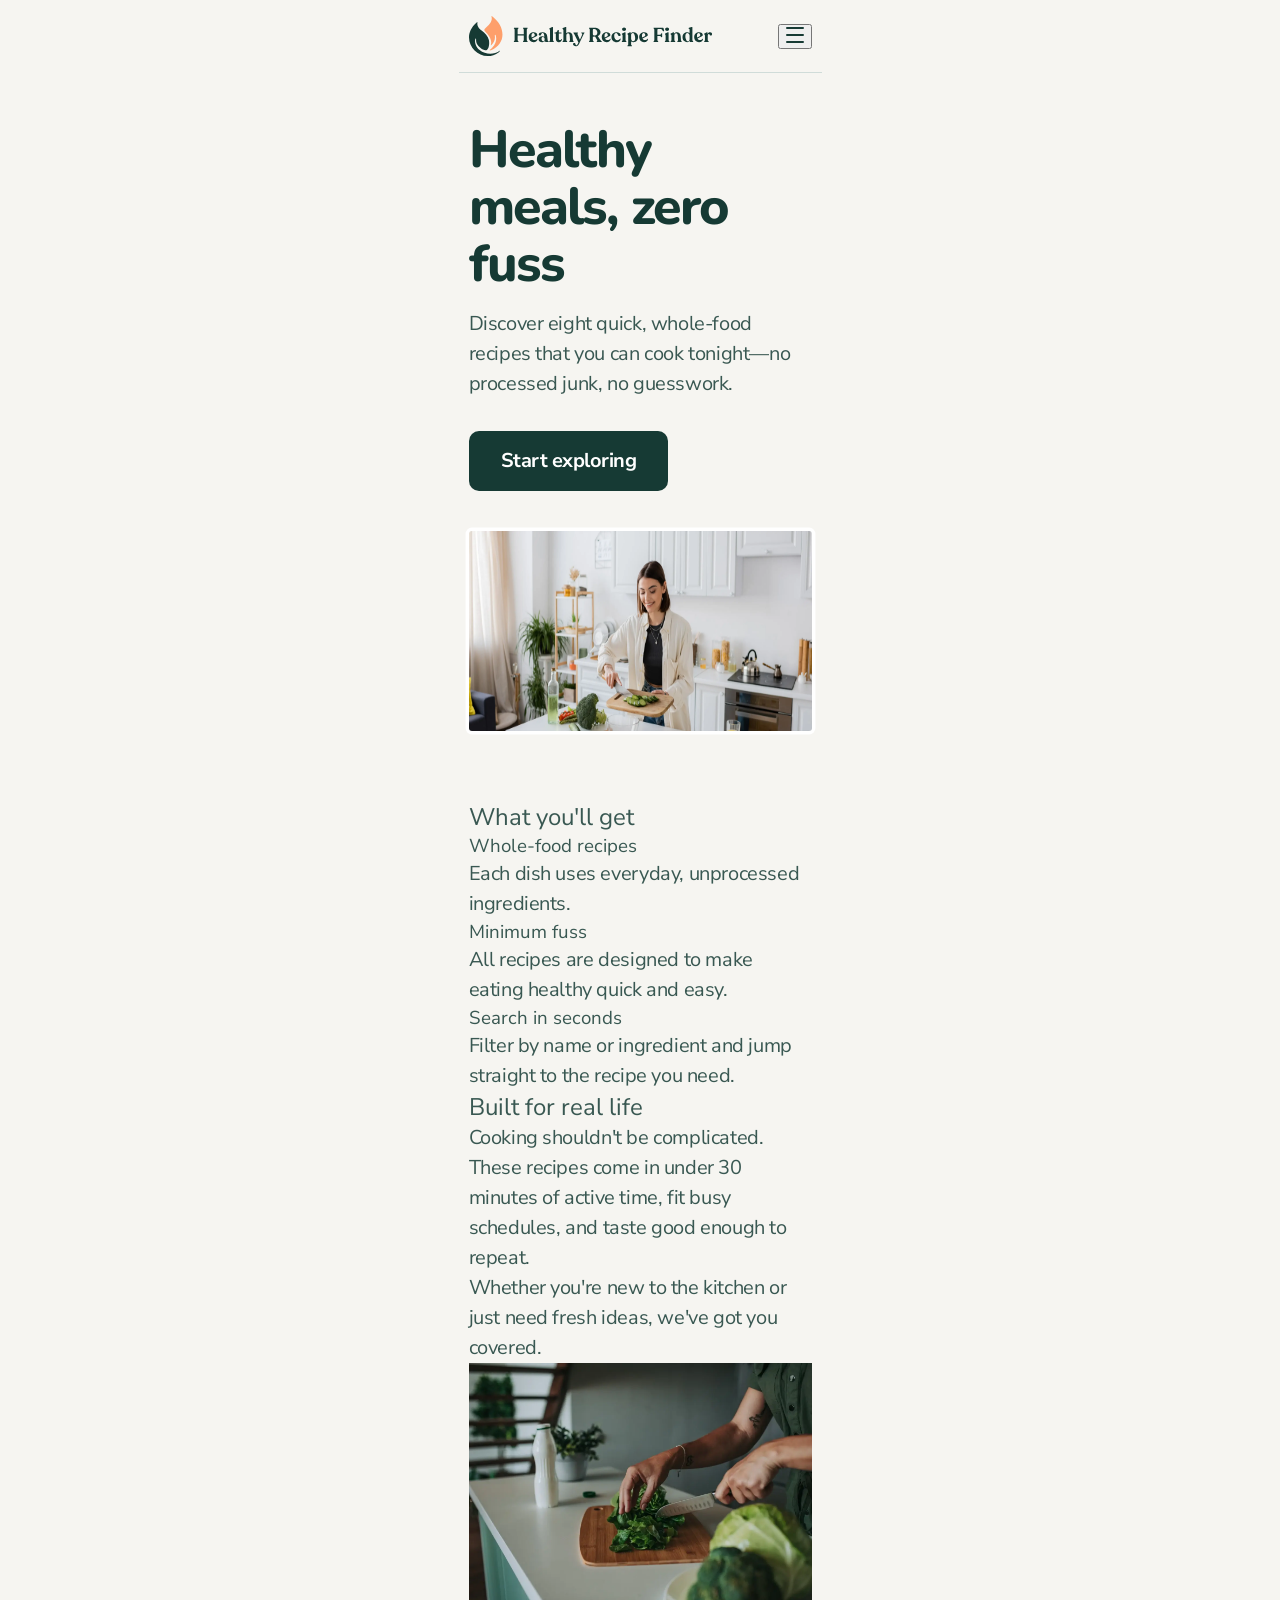
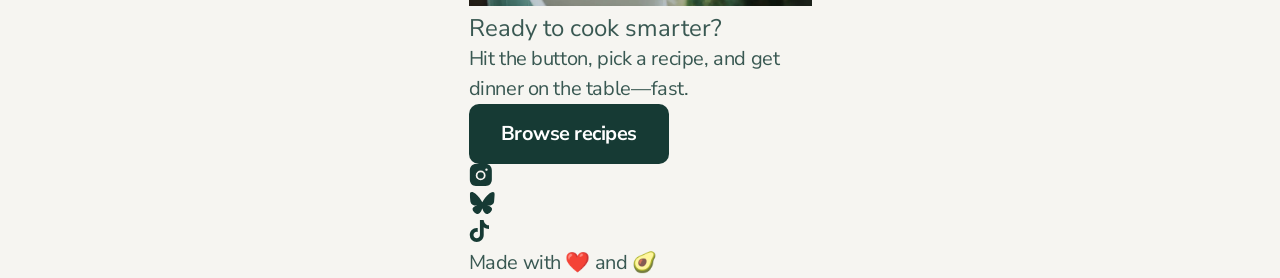
==== index.html @ c2618c7b "healthy-recipe-website" ====
<!DOCTYPE html>
<html lang="en">

<head>
  <meta charset="UTF-8">
  <meta name="viewport" content="width=device-width, initial-scale=1.0">

  <link rel="icon" type="image/png" sizes="32x32" href="./assets/images/favicon-32x32.png">

<link rel="preconnect" href="https://fonts.googleapis.com">
<link rel="preconnect" href="https://fonts.gstatic.com" crossorigin>
<link href="https://fonts.googleapis.com/css2?family=Nunito+Sans:ital,opsz,wght@0,6..12,200..1000;1,6..12,200..1000&family=Nunito:ital,wght@0,200..1000;1,200..1000&display=swap" rel="stylesheet">

<link rel="stylesheet" href="./css/styles.css">

  <title>Frontend Mentor | Recipe finder website</title>
</head>

<body class="nunito-sans">

  <!-- #region header -->
  <header class="container">
    <img src="./assets/images/logo.svg" alt="">
    <button>
      <img src="./assets/images/icon-hamburger-menu.svg" alt="">
    </button>
  </header>
  <!-- endregion -->

  <!-- #region main -->
  <main>

    <section class="container hero">
      <div>
        <h1 class="nunito">Healthy meals, zero fuss</h1>

        <p>
          Discover eight quick, whole-food recipes that you can cook
          tonight—no processed junk, no guesswork.
        </p>

        <a class="btn" href="./recipes.html#all-recipes">Start exploring</a>
      </div>
      <img src="./assets/images/image-home-hero-large.webp" alt="Кухня з дерев'яною стільницею" width="343"
        height="200">
    </section>
    <section class="container">

      <h2>What you'll get</h2>
      <ul>
        <li>
          <h3>Whole-food recipes</h3>
          <p>Each dish uses everyday, unprocessed ingredients.</p>
        </li>

        <li>
          <h3>Minimum fuss</h3>
          <p>All recipes are designed to make eating healthy quick and easy.</p>
        </li>

        <li>
          <h3>Search in seconds</h3>
          <p>Filter by name or ingredient and jump straight to the recipe you need.</p>
        </li>

      </ul>
    </section>

    <section class="container">
      <div>
        <h2>Built for real life</h2>

        <p>
          Cooking shouldn't be complicated. These recipes come in under
          <span>30 minutes</span> of active time, fit busy schedules, and taste good
          enough to repeat.
        </p>

        <p>
          Whether you're new to the kitchen or just need fresh ideas,
          we've got you covered.
        </p>
      </div>
      <img src="./assets/images/image-home-real-life-large.webp" alt="" width="343" height="243">
    </section>

    <section class="container">
      <h2>Ready to cook smarter?</h2>

      <p>Hit the button, pick a recipe, and get dinner on the table—fast.</p>

      <a class="btn" href="./recipes.html#all-recipes">Browse recipes</a>
    </section>
  </main>
  <!-- endregion -->

  <!-- #region footer -->
  <footer class="container">
    <ul>
      <li><a href=""><img src="./assets/images/icon-instagram.svg" alt=""></a></li>
      <li><a href=""><img src="./assets/images/icon-bluesky.svg" alt=""></a></li>
      <li><a href=""><img src="./assets/images/icon-tiktok.svg" alt=""></a></li>
    </ul>
    <p>Made with ❤️ and 🥑</p>
  </footer>
  <!-- endregion -->
</body>

</html>
---- css/styles.css ----
:root {
  --neutral-0: #fff;
  --neutral-100: #f6f5f1;
  --neutral-300: #D0DCD9;
  --neutral-600: #395852;
  --neutral-900: #163a34;
  --orange-500: #FE9F6B;
}

/* #region Скидання стилів */
body,
h1,
h2,
h3,
p {
  margin: 0;
  font-weight: 400;
}
ul,
ol {
  margin: 0;
  padding: 0;
  list-style: none;
}
a {
  text-decoration: none;
  color: inherit;
}
/* #endregion */

.nunito-sans {
  font-family: "Nunito Sans", sans-serif;
  font-optical-sizing: auto;
  font-weight: 500;
  font-style: normal;
  font-variation-settings:
    "wdth" 100,
    "YTLC" 500;
}
.nunito {
  font-family: "Nunito", sans-serif;
  font-optical-sizing: auto;
  font-weight: 600;
  font-style: normal;
}
.container {
  /* max-width: 343px; */
  max-width: 363px;
  /* border: 3px solid red; */
  margin-inline: auto; /* margin-left: auto;margin-right: auto; */ /* margin: 0 auto 0 auto; */
  padding-inline: 10px;
  box-sizing: border-box;
}
body {
  background-color: var(--neutral-100);
  color: var(--neutral-600);
}
p {
  font-size: 20px;
  line-height: 150%;
  letter-spacing: -0.4px;
  color: var(--neutral-600);
}
a.btn {
  display: inline-block;
  align-content: center;
  box-sizing: border-box;
  /* padding: 16px 32px; */
  padding: 16px 32px;
  max-width: 100%;
  /* width: 198px; */
  min-width: 167px;
  height: 60px;
  text-align: center;

  background: var(--neutral-900);
  border-radius: 10px;
  color: var(--neutral-0);

  font-weight: 700;
  font-size: 20px;
  line-height: 140%;
  letter-spacing: -0.5px;
}
header {
    padding-block-start: 16px;
    padding-block-end: 16px;
    display: flex;
    justify-content: space-between;
    align-items: center;
}
main {
  .hero {
    padding-block-start: 48px;
    margin-block-end: 64px;
    border-block-start: 1px solid var(--neutral-300);
    div {
        margin-block-end: 40px;
    }
    h1 {
      font-weight: 800;
      font-size: 52px;
      line-height: 110%;
      letter-spacing: -2px;
      color: var(--neutral-900);
      margin-block-end: 16px; /* margin-bottom :16px; */
    }
    p {
      margin-block-end: 32px;
    }

    & > img {
      width: 343px;
      height: 200px;
      background: #ffffff;
      box-shadow: 0px 0px 0px 3.45px #ffffff;
      border-radius: 3px;
    }
  }
}
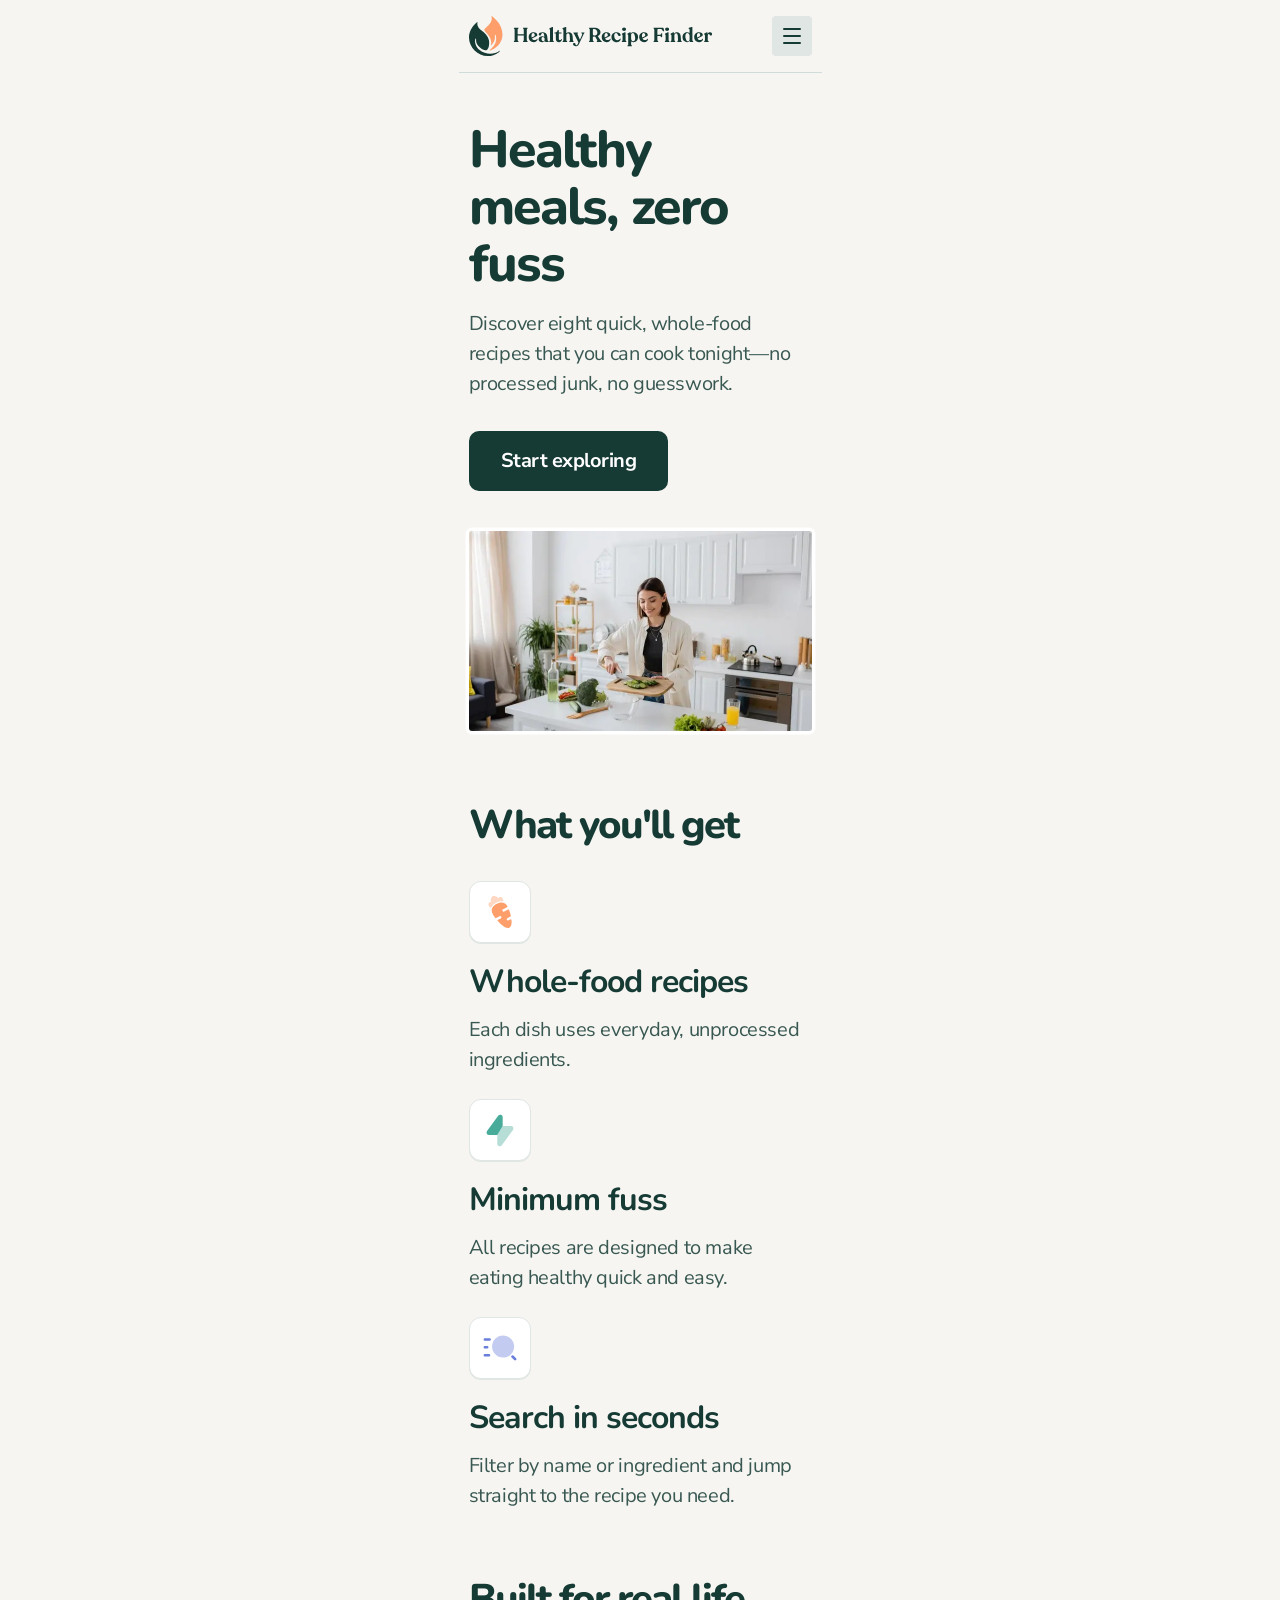
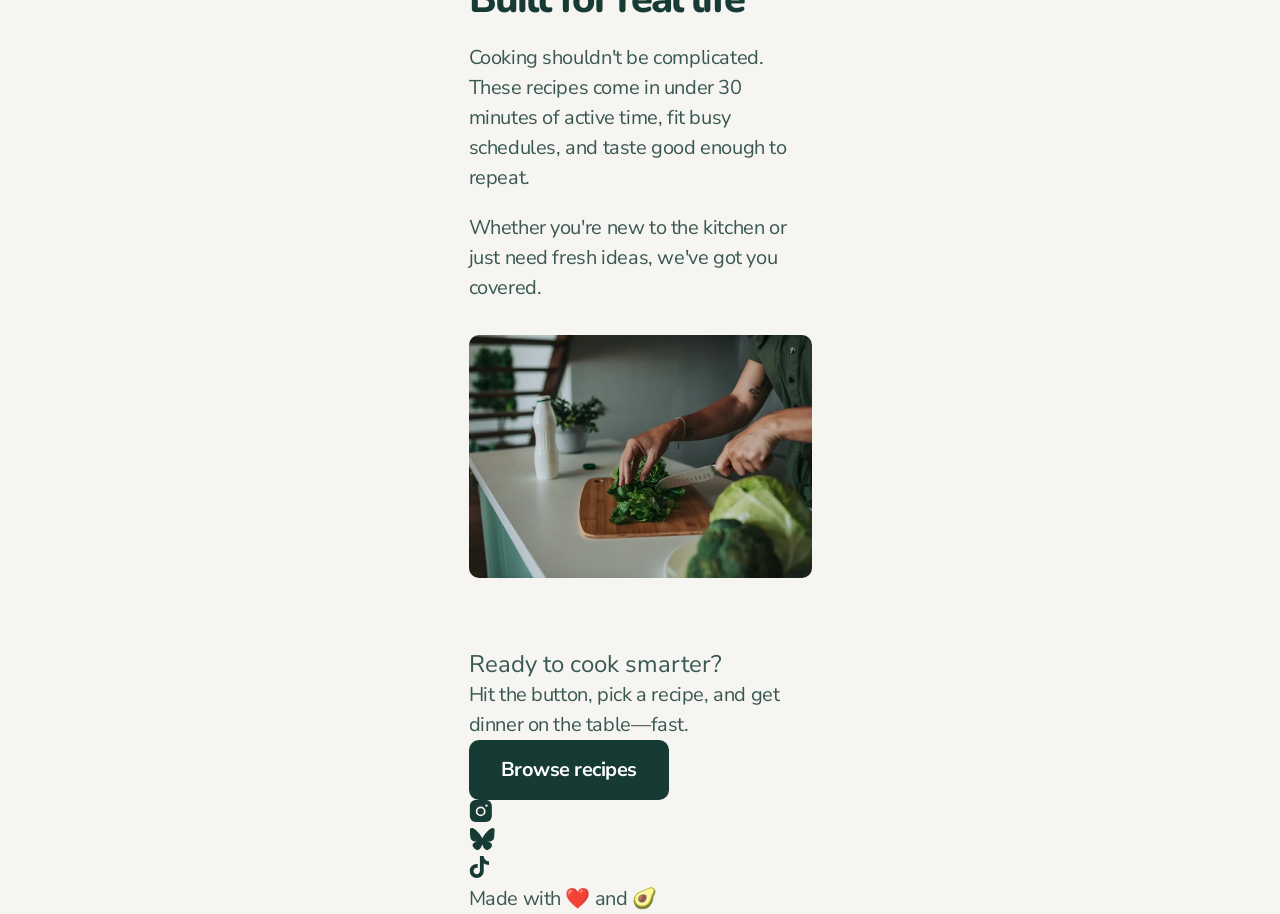
==== commit c795df3d: "after second stream" ====
--- a/index.html
+++ b/index.html
@@ -41,34 +41,33 @@
 
         <a class="btn" href="./recipes.html#all-recipes">Start exploring</a>
       </div>
-      <img src="./assets/images/image-home-hero-large.webp" alt="Кухня з дерев'яною стільницею" width="343"
-        height="200">
+      <img src="./assets/images/image-home-hero-small.webp" alt="Кухня з дерев'яною стільницею" width="343">
     </section>
-    <section class="container">
+    <section class="container features">
 
-      <h2>What you'll get</h2>
+      <h2 class="nunito">What you'll get</h2>
       <ul>
         <li>
-          <h3>Whole-food recipes</h3>
+          <h3 class="nunito">Whole-food recipes</h3>
           <p>Each dish uses everyday, unprocessed ingredients.</p>
         </li>
 
         <li>
-          <h3>Minimum fuss</h3>
+          <h3 class="nunito">Minimum fuss</h3>
           <p>All recipes are designed to make eating healthy quick and easy.</p>
         </li>
 
         <li>
-          <h3>Search in seconds</h3>
+          <h3 class="nunito">Search in seconds</h3>
           <p>Filter by name or ingredient and jump straight to the recipe you need.</p>
         </li>
 
       </ul>
     </section>
 
-    <section class="container">
+    <section class="container built">
       <div>
-        <h2>Built for real life</h2>
+        <h2 class="nunito">Built for real life</h2>
 
         <p>
           Cooking shouldn't be complicated. These recipes come in under
--- a/css/styles.css
+++ b/css/styles.css
@@ -1,10 +1,11 @@
 :root {
   --neutral-0: #fff;
   --neutral-100: #f6f5f1;
-  --neutral-300: #D0DCD9;
+  --neutral-200: #e0e6e3;
+  --neutral-300: #d0dcd9;
   --neutral-600: #395852;
   --neutral-900: #163a34;
-  --orange-500: #FE9F6B;
+  --orange-500: #fe9f6b;
 }
 
 /* #region Скидання стилів */
@@ -25,6 +26,13 @@
 a {
   text-decoration: none;
   color: inherit;
+}
+button {
+  /* border: none; */
+  border: 0 none transparent;
+  background-color: transparent;
+  cursor: pointer;
+  padding: 0;
 }
 /* #endregion */
 
@@ -83,11 +91,20 @@
   letter-spacing: -0.5px;
 }
 header {
-    padding-block-start: 16px;
-    padding-block-end: 16px;
+  padding-block-start: 16px;
+  padding-block-end: 16px;
+  display: flex;
+  justify-content: space-between;
+  align-items: center;
+  button {
+    width: 40px;
+    height: 40px;
+    background: var(--neutral-200);
+    border-radius: 4px;
     display: flex;
-    justify-content: space-between;
+    justify-content: center;
     align-items: center;
+  }
 }
 main {
   .hero {
@@ -95,7 +112,7 @@
     margin-block-end: 64px;
     border-block-start: 1px solid var(--neutral-300);
     div {
-        margin-block-end: 40px;
+      margin-block-end: 40px;
     }
     h1 {
       font-weight: 800;
@@ -110,11 +127,103 @@
     }
 
     & > img {
-      width: 343px;
-      height: 200px;
+      /* width: 343px;
+      height: 200px; */
       background: #ffffff;
       box-shadow: 0px 0px 0px 3.45px #ffffff;
       border-radius: 3px;
     }
   }
-}
+  .features {
+    margin-block-end: 64px;
+    h2 {
+      margin-block-end: 32px;
+      font-weight: 800;
+      font-size: 40px;
+      line-height: 120%;
+      letter-spacing: -2px;
+      color: var(--neutral-900);
+    }
+    ul {
+      display: flex;
+      flex-direction: column;
+      row-gap: 24px;
+      column-gap: 32px;
+    }
+    li {
+      min-height: 194px;
+      display: flex;
+      flex-direction: column;
+      justify-content: flex-end;
+      position: relative;
+      padding-block-start: 80px;
+      box-sizing: border-box;
+      &:before {
+        content: "";
+        width: 60px;
+        height: 60px;
+        border-radius: 12px;
+        background-color: var(--neutral-0);
+        position: absolute;
+        top: 0;
+        left: 0;
+        background-repeat: no-repeat;
+        background-position: center;
+
+        border: 1px solid var(--neutral-200);
+        box-shadow: 0px 1px 0px var(--neutral-200);
+      }
+      &:nth-child(1):before {
+        content: "";
+        background-image: url(../assets/images/icon-whole-food-recipes.svg);
+      }
+      &:nth-child(2):before {
+        content: "";
+        background-image: url(../assets/images/icon-minimum-fuss.svg);
+      }
+      &:nth-child(3):before {
+        content: "";
+        background-image: url(../assets/images/icon-search-in-seconds.svg);
+      }
+    }
+    h3 {
+      font-weight: 700;
+      font-size: 32px;
+      line-height: 130%;
+      letter-spacing: -1px;
+      color: var(--neutral-900);
+      margin-block-end: 12px;
+    }
+    p {
+      font-size: 20px;
+      line-height: 150%;
+      letter-spacing: -0.4px;
+      color: var(--neutral-600);
+    }
+  }
+  .built {
+    margin-block-end: 64px;
+    div {
+      margin-block-end: 32px;
+      display: flex;
+      flex-direction: column;
+      row-gap: 20px;
+    }
+    h2 {
+      font-weight: 800;
+      font-size: 40px;
+      line-height: 120%;
+      letter-spacing: -2px;
+      color: var(--neutral-900);
+    }
+    p {
+      font-size: 20px;
+      line-height: 150%;
+      letter-spacing: -0.4px;
+      color: var(--neutral-600);
+    }
+    img {
+      border-radius: 10px;
+    }
+  }
+}
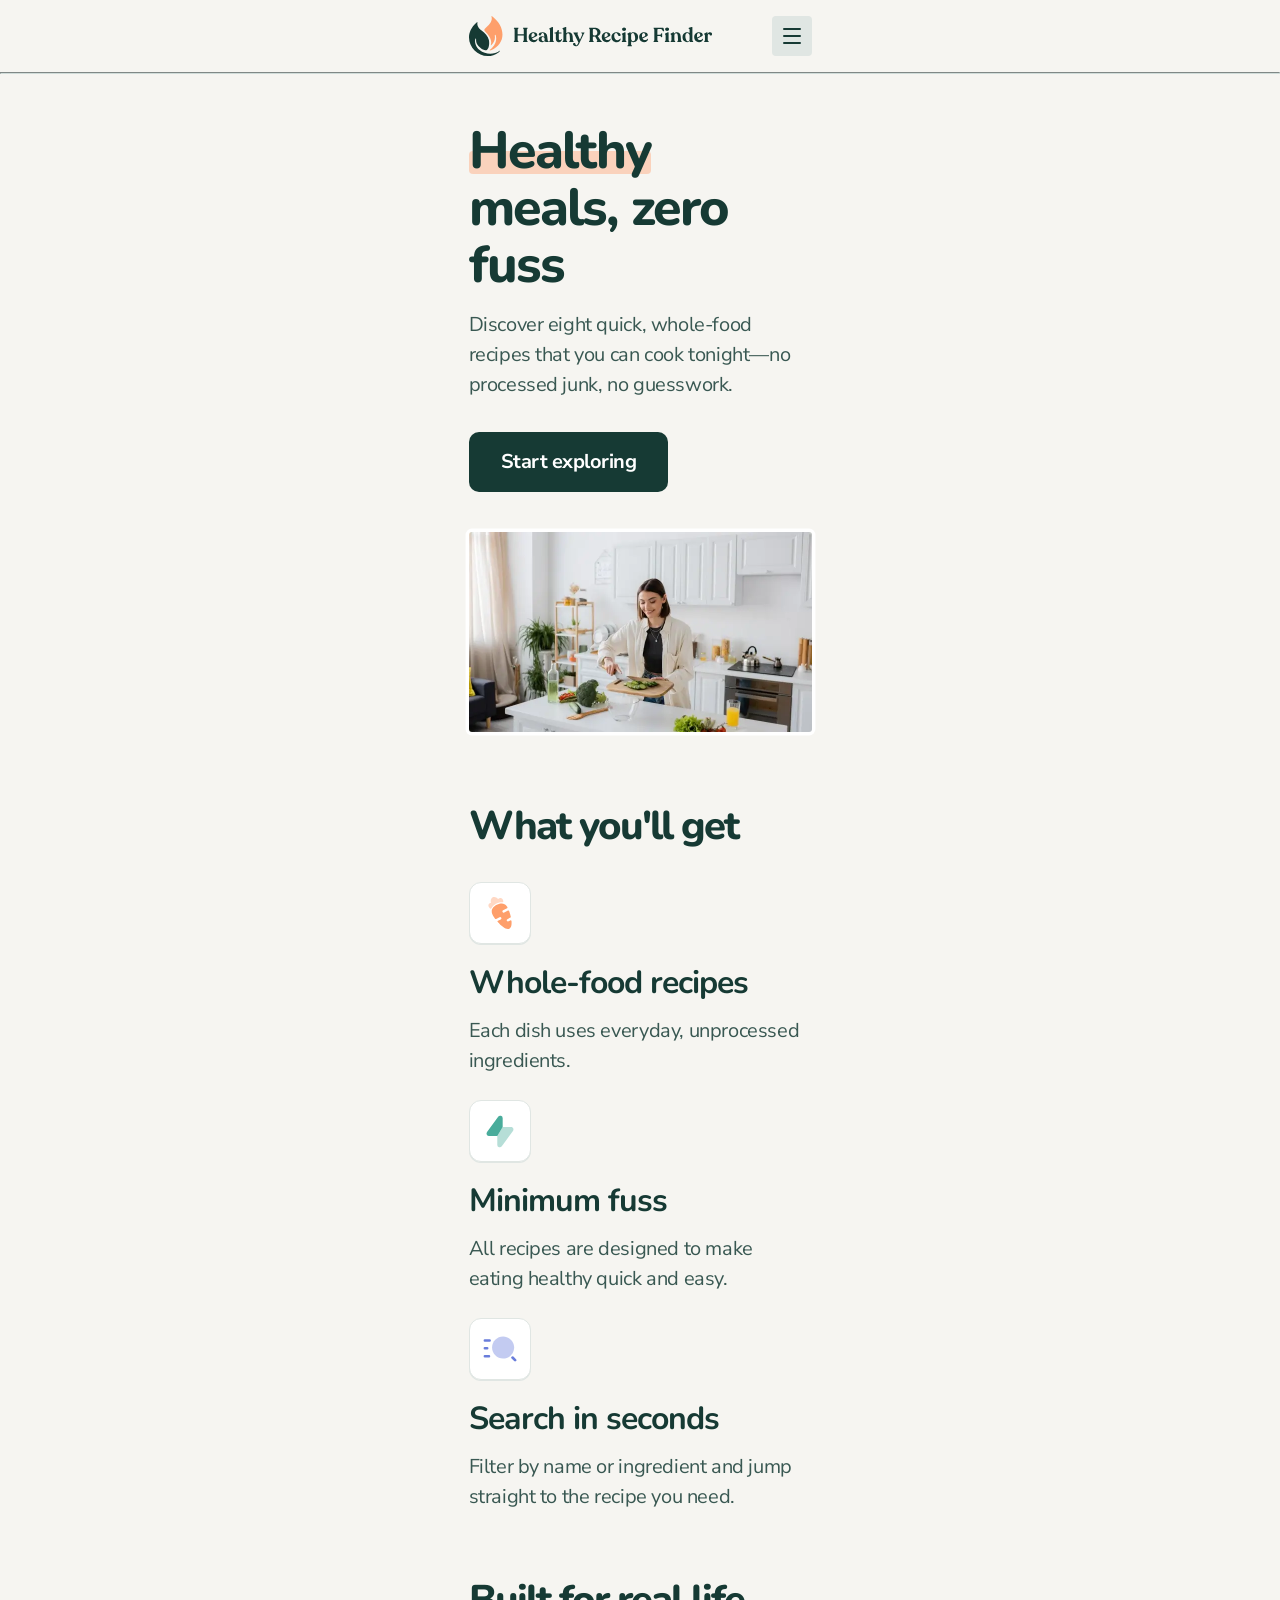
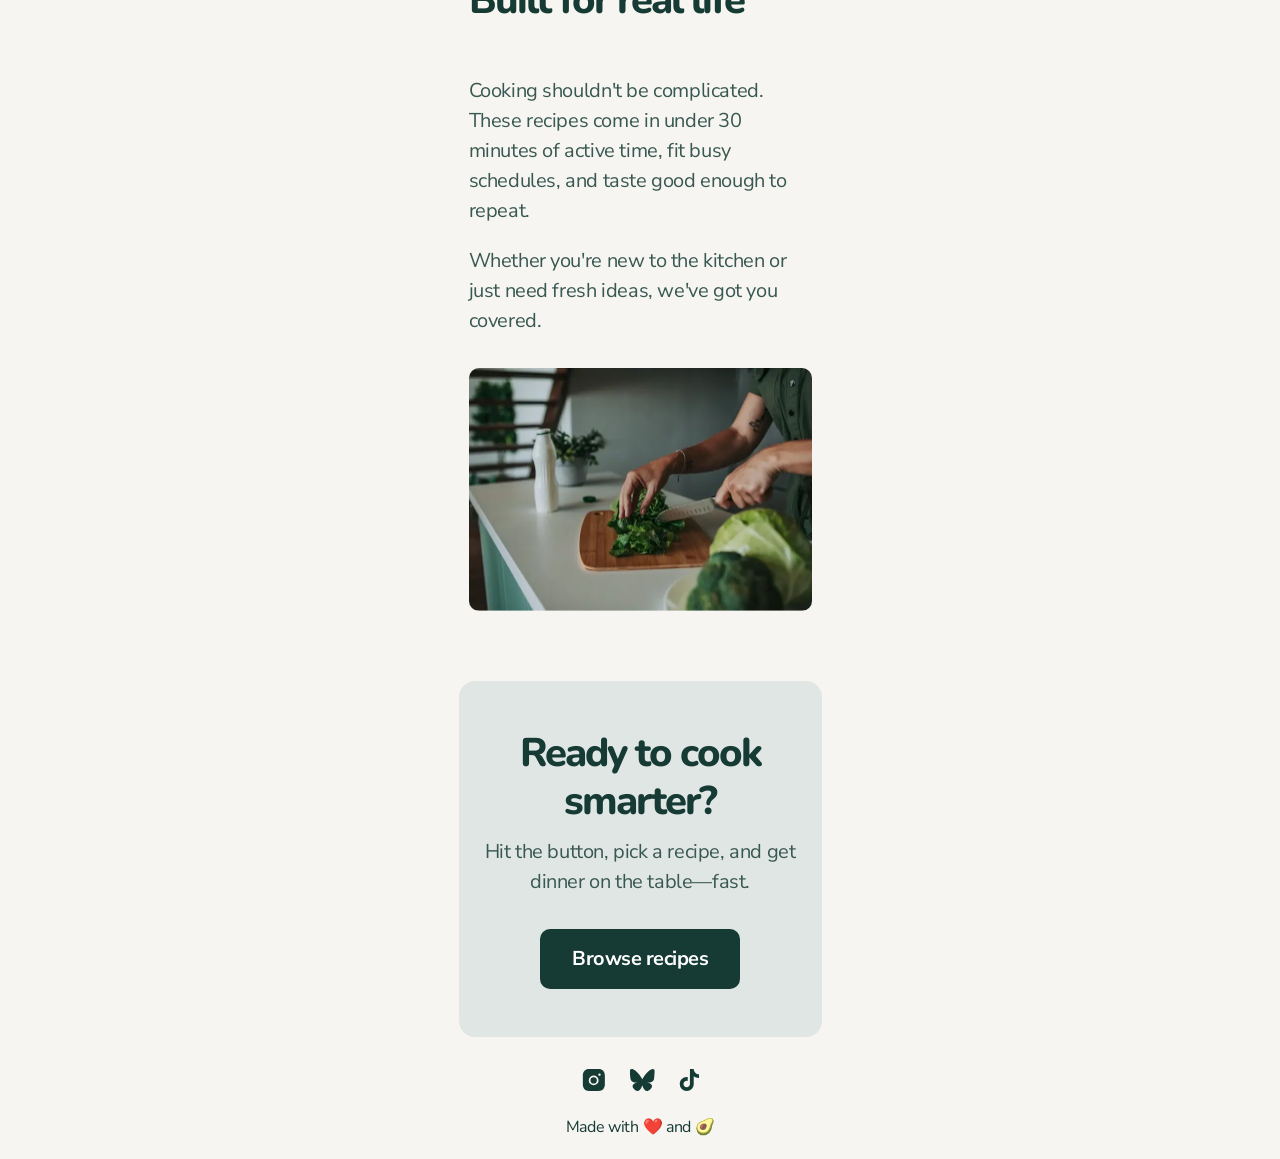
==== commit 4e468c05: "after second stream" ====
--- a/index.html
+++ b/index.html
@@ -16,7 +16,7 @@
   <title>Frontend Mentor | Recipe finder website</title>
 </head>
 
-<body class="nunito-sans">
+<body class="nunito-sans home-page">
 
   <!-- #region header -->
   <header class="container">
@@ -26,13 +26,13 @@
     </button>
   </header>
   <!-- endregion -->
-
+<hr>
   <!-- #region main -->
   <main>
 
     <section class="container hero">
       <div>
-        <h1 class="nunito">Healthy meals, zero fuss</h1>
+        <h1 class="nunito"><span>Healthy</span> meals, zero fuss</h1>
 
         <p>
           Discover eight quick, whole-food recipes that you can cook
@@ -41,7 +41,7 @@
 
         <a class="btn" href="./recipes.html#all-recipes">Start exploring</a>
       </div>
-      <img src="./assets/images/image-home-hero-small.webp" alt="Кухня з дерев'яною стільницею" width="343">
+      <img src="./assets/images/image-home-hero-small.webp" alt="Дівчина , яка готує на кухні з дерев'яною стільницею" width="343" height="200">
     </section>
     <section class="container features">
 
@@ -80,13 +80,15 @@
           we've got you covered.
         </p>
       </div>
-      <img src="./assets/images/image-home-real-life-large.webp" alt="" width="343" height="243">
+      <img src="./assets/images/image-home-real-life-small.webp" alt="" width="343" height="243">
     </section>
 
-    <section class="container">
-      <h2>Ready to cook smarter?</h2>
-
-      <p>Hit the button, pick a recipe, and get dinner on the table—fast.</p>
+    <section class="container ready">
+      <div>
+        <h2 class="nunito">Ready to cook smarter?</h2>
+  
+        <p>Hit the button, pick a recipe, and get dinner on the table—fast.</p>
+      </div>
 
       <a class="btn" href="./recipes.html#all-recipes">Browse recipes</a>
     </section>
--- a/css/styles.css
+++ b/css/styles.css
@@ -13,7 +13,8 @@
 h1,
 h2,
 h3,
-p {
+p,
+hr {
   margin: 0;
   font-weight: 400;
 }
@@ -62,6 +63,25 @@
 body {
   background-color: var(--neutral-100);
   color: var(--neutral-600);
+}
+hr {
+  border-color: var(--neutral-300);
+}
+h2.nunito {
+  margin-block-end: 32px;
+  font-weight: 800;
+  font-size: 40px;
+  line-height: 120%;
+  letter-spacing: -2px;
+  color: var(--neutral-900);
+}
+h3.nunito {
+  margin-block-end: 12px;
+  font-weight: 700;
+  font-size: 24px;
+  line-height: 130%;
+  letter-spacing: -1px;
+  color: var(--neutral-900);
 }
 p {
   font-size: 20px;
@@ -89,6 +109,14 @@
   font-size: 20px;
   line-height: 140%;
   letter-spacing: -0.5px;
+  transition: all 0.3s ease;
+  &:hover {
+    background-color: var(--neutral-600);
+  }
+  &:focus {
+    border: 3px solid var(--neutral-0);
+    outline: 2px solid var(--neutral-900);
+  }
 }
 header {
   padding-block-start: 16px;
@@ -104,13 +132,24 @@
     display: flex;
     justify-content: center;
     align-items: center;
-  }
-}
-main {
+    transition: all 0.3s ease;
+    &:hover {
+      scale: 1.05;
+      rotate: -5deg;
+    }
+    &:focus {
+      border: 3px solid var(--neutral-0);
+      outline: 2px solid var(--neutral-900);
+    }
+  }
+}
+.about-page header {
+}
+.home-page main {
   .hero {
     padding-block-start: 48px;
     margin-block-end: 64px;
-    border-block-start: 1px solid var(--neutral-300);
+    /* border-block-start: 1px solid var(--neutral-300); */
     div {
       margin-block-end: 40px;
     }
@@ -121,6 +160,16 @@
       letter-spacing: -2px;
       color: var(--neutral-900);
       margin-block-end: 16px; /* margin-bottom :16px; */
+      span {
+        /* text-decoration-line: underline;
+        text-decoration-color: orange;
+        text-decoration-thickness: 20px;
+        text-underline-offset: 2px; */
+        background-image: url(../assets/images/hero-background-orange.svg);
+        background-repeat: no-repeat;
+        background-size: contain;
+        background-position: center bottom 25%;
+      }
     }
     p {
       margin-block-end: 32px;
@@ -136,14 +185,14 @@
   }
   .features {
     margin-block-end: 64px;
-    h2 {
+    /* h2 {
       margin-block-end: 32px;
       font-weight: 800;
       font-size: 40px;
       line-height: 120%;
       letter-spacing: -2px;
       color: var(--neutral-900);
-    }
+    } */
     ul {
       display: flex;
       flex-direction: column;
@@ -209,13 +258,13 @@
       flex-direction: column;
       row-gap: 20px;
     }
-    h2 {
+    /* h2 {
       font-weight: 800;
       font-size: 40px;
       line-height: 120%;
       letter-spacing: -2px;
       color: var(--neutral-900);
-    }
+    } */
     p {
       font-size: 20px;
       line-height: 150%;
@@ -227,3 +276,180 @@
     }
   }
 }
+.ready {
+  display: flex;
+  flex-direction: column;
+  justify-content: center;
+  align-items: center;
+  padding-block: 48px;
+  gap: 32px;
+  min-height: 353px;
+  background-color: var(--neutral-200);
+  border-radius: 16px;
+  h2 {
+    text-align: center;
+    margin-block-end: 12px;
+    /* font-weight: 800;
+    font-size: 40px;
+    line-height: 120%;
+    letter-spacing: -2px;
+    color: var(--neutral-900); */
+  }
+  p {
+    font-size: 20px;
+    line-height: 150%;
+    text-align: center;
+    letter-spacing: -0.4px;
+    color: var(--neutral-600);
+  }
+}
+.about-page main {
+  section {
+    padding-block: 48px;
+  }
+  .hero {
+    padding-block-end: 64px;
+    /* border-block-start: 1px solid var(--neutral-300); */
+    display: flex;
+    flex-direction: column;
+    justify-content: center;
+    align-items: flex-start;
+    gap: 40px 64px;
+    hgroup {
+      margin-block-end: 24px;
+    }
+    h1 {
+      text-align: center;
+      align-content: center;
+      min-width: 119px;
+      width: fit-content;
+      padding-inline: 6px;
+      height: 32px;
+      background: var(--orange-500);
+      border-radius: 6px;
+      font-weight: 700;
+      font-size: 20px;
+      line-height: 140%;
+      letter-spacing: -0.5px;
+      color: var(--neutral-900);
+      margin-block-end: 26px;
+    }
+    h1 + p {
+      font-weight: 800;
+      font-size: 40px;
+      line-height: 120%;
+      letter-spacing: -2px;
+      color: var(--neutral-900);
+    }
+    div p:not(:last-child) {
+      margin-block-end: 16px;
+    }
+
+    img {
+      border-radius: 11px;
+    }
+  }
+  .list {
+    ul {
+      display: flex;
+      flex-direction: column;
+      row-gap: 24px;
+    }
+    li {
+      padding-inline-start: 52px;
+      position: relative;
+      &::before {
+        /* content: url(../assets/images/icon-bullet-point.svg); */
+        content: "";
+        background-image: url(../assets/images/icon-bullet-point.svg);
+        background-repeat: no-repeat;
+        background-position: center;
+        width: 32px;
+        height: 32px;
+        position: absolute;
+        left: 0;
+        top: 0;
+      }
+    }
+  }
+  .beyond {
+    div {
+      margin-block-end: 32px;
+    }
+    p {
+      margin-block-end: 12px;
+    }
+    ul {
+      display: flex;
+      flex-direction: column;
+      row-gap: 12px;
+      li {
+        padding-inline-start: 30px;
+        font-size: 20px;
+        line-height: 150%;
+        letter-spacing: -0.4px;
+        position: relative;
+        &::before {
+          content: "";
+          background-color: var(--neutral-600);
+          width: 8px;
+          height: 8px;
+          border-radius: 50%;
+          position: absolute;
+          left: 0;
+          top: 0;
+          transform: translate(150%, 150%);
+        }
+      }
+    }
+    img {
+      border-radius: 11px;
+    }
+  }
+}
+footer {
+  padding-block: 32px 20px;
+  box-sizing: border-box;
+  display: flex;
+  flex-direction: column;
+  align-items: center;
+  gap: 24px;
+  ul {
+    display: flex;
+    justify-content: center;
+    align-items: center;
+    gap: 24px;
+    li {
+      min-height: 22px;
+      line-height: 0;
+    }
+    a {
+      outline: 2px solid transparent;
+      line-height: 0;
+      /* font-size: 0; */
+      display: block;
+      border-radius: 8px;
+      transition: all 0.3s ease;
+      &:focus {
+        border: 2px solid transparent;
+        outline: 2px solid var(--neutral-900);
+      }
+    }
+    a img {
+      transition: all 0.3s ease;
+      &:hover {
+        opacity: 0.7;
+        scale: 1.05;
+        rotate: -5deg;
+      }
+    }
+  }
+  p {
+    /* text-align: center; */
+    font-size: 16px;
+    line-height: 150%;
+    text-align: center;
+    letter-spacing: -0.3px;
+    color: var(--neutral-900);
+  }
+}
